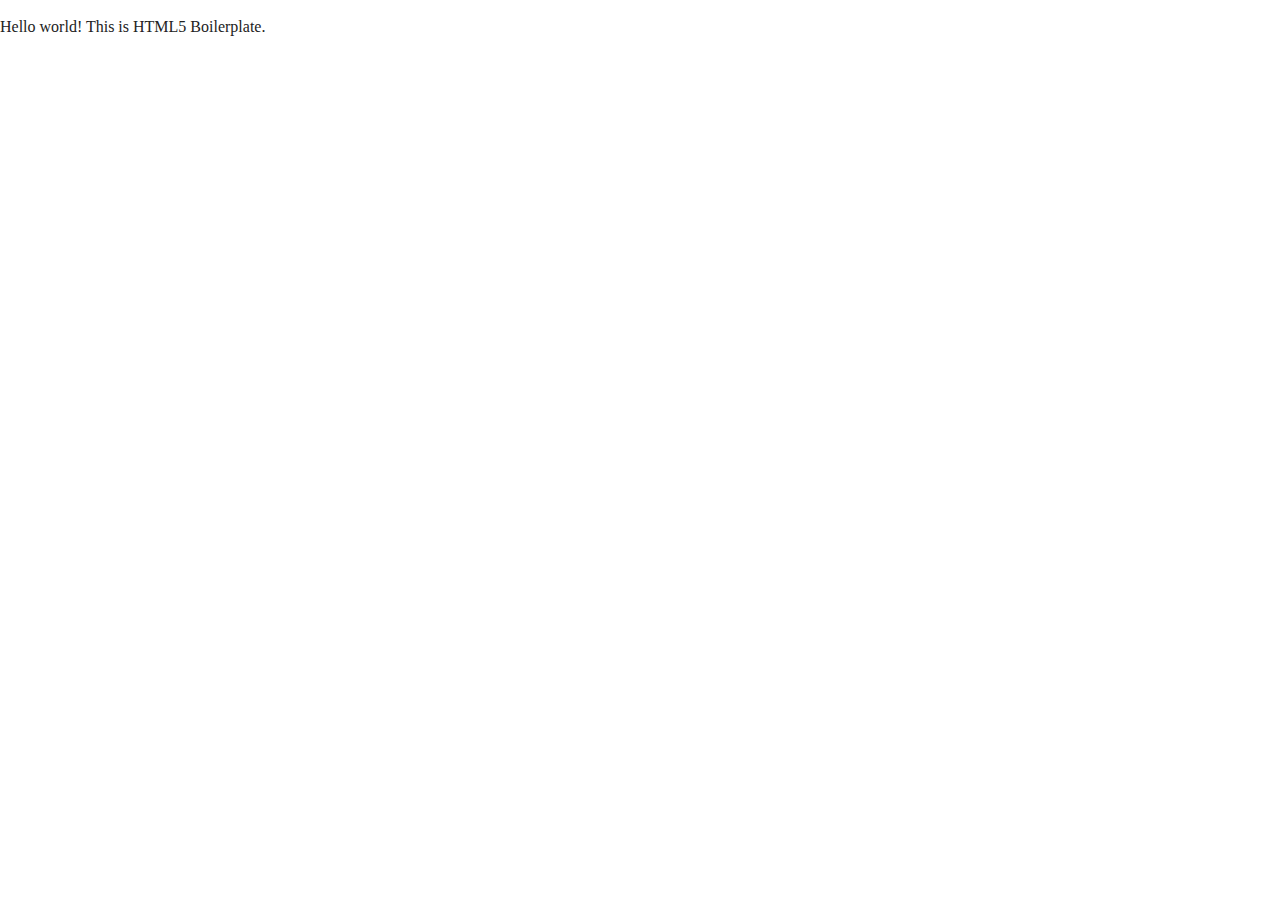
==== index.html @ 24365225 "First commit of all files" ====
<!doctype html>
<html class="no-js" lang="">

<head>
  <meta charset="utf-8">
  <title></title>
  <meta name="description" content="">
  <meta name="viewport" content="width=device-width, initial-scale=1">

  <link rel="manifest" href="site.webmanifest">
  <link rel="apple-touch-icon" href="icon.png">
  <!-- Place favicon.ico in the root directory -->

  <link rel="stylesheet" href="css/normalize.css">
  <link rel="stylesheet" href="css/main.css">

  <meta name="theme-color" content="#fafafa">
</head>

<body>
  <!--[if IE]>
    <p class="browserupgrade">You are using an <strong>outdated</strong> browser. Please <a href="https://browsehappy.com/">upgrade your browser</a> to improve your experience and security.</p>
  <![endif]-->

  <!-- Add your site or application content here -->
  <p>Hello world! This is HTML5 Boilerplate.</p>
  <script src="js/vendor/modernizr-3.8.0.min.js"></script>
  <script src="https://code.jquery.com/jquery-3.4.1.min.js" integrity="sha256-CSXorXvZcTkaix6Yvo6HppcZGetbYMGWSFlBw8HfCJo=" crossorigin="anonymous"></script>
  <script>window.jQuery || document.write('<script src="js/vendor/jquery-3.4.1.min.js"><\/script>')</script>
  <script src="js/plugins.js"></script>
  <script src="js/main.js"></script>

  <!-- Google Analytics: change UA-XXXXX-Y to be your site's ID. -->
  <script>
    window.ga = function () { ga.q.push(arguments) }; ga.q = []; ga.l = +new Date;
    ga('create', 'UA-XXXXX-Y', 'auto'); ga('set','transport','beacon'); ga('send', 'pageview')
  </script>
  <script src="https://www.google-analytics.com/analytics.js" async></script>
</body>

</html>
---- css/main.css ----
/*! HTML5 Boilerplate v7.3.0 | MIT License | https://html5boilerplate.com/ */

/* main.css 2.0.0 | MIT License | https://github.com/h5bp/main.css#readme */
/*
 * What follows is the result of much research on cross-browser styling.
 * Credit left inline and big thanks to Nicolas Gallagher, Jonathan Neal,
 * Kroc Camen, and the H5BP dev community and team.
 */

/* ==========================================================================
   Base styles: opinionated defaults
   ========================================================================== */

html {
  color: #222;
  font-size: 1em;
  line-height: 1.4;
}

/*
 * Remove text-shadow in selection highlight:
 * https://twitter.com/miketaylr/status/12228805301
 *
 * Vendor-prefixed and regular ::selection selectors cannot be combined:
 * https://stackoverflow.com/a/16982510/7133471
 *
 * Customize the background color to match your design.
 */

::-moz-selection {
  background: #b3d4fc;
  text-shadow: none;
}

::selection {
  background: #b3d4fc;
  text-shadow: none;
}

/*
 * A better looking default horizontal rule
 */

hr {
  display: block;
  height: 1px;
  border: 0;
  border-top: 1px solid #ccc;
  margin: 1em 0;
  padding: 0;
}

/*
 * Remove the gap between audio, canvas, iframes,
 * images, videos and the bottom of their containers:
 * https://github.com/h5bp/html5-boilerplate/issues/440
 */

audio,
canvas,
iframe,
img,
svg,
video {
  vertical-align: middle;
}

/*
 * Remove default fieldset styles.
 */

fieldset {
  border: 0;
  margin: 0;
  padding: 0;
}

/*
 * Allow only vertical resizing of textareas.
 */

textarea {
  resize: vertical;
}

/* ==========================================================================
   Browser Upgrade Prompt
   ========================================================================== */

.browserupgrade {
  margin: 0.2em 0;
  background: #ccc;
  color: #000;
  padding: 0.2em 0;
}

/* ==========================================================================
   Author's custom styles
   ========================================================================== */

/* ==========================================================================
   Helper classes
   ========================================================================== */

/*
 * Hide visually and from screen readers
 */

.hidden {
  display: none !important;
}

/*
* Hide only visually, but have it available for screen readers:
* https://snook.ca/archives/html_and_css/hiding-content-for-accessibility
*
* 1. For long content, line feeds are not interpreted as spaces and small width
*    causes content to wrap 1 word per line:
*    https://medium.com/@jessebeach/beware-smushed-off-screen-accessible-text-5952a4c2cbfe
*/

.sr-only {
  border: 0;
  clip: rect(0, 0, 0, 0);
  height: 1px;
  margin: -1px;
  overflow: hidden;
  padding: 0;
  position: absolute;
  white-space: nowrap;
  width: 1px;
  /* 1 */
}

/*
* Extends the .sr-only class to allow the element
* to be focusable when navigated to via the keyboard:
* https://www.drupal.org/node/897638
*/

.sr-only.focusable:active,
.sr-only.focusable:focus {
  clip: auto;
  height: auto;
  margin: 0;
  overflow: visible;
  position: static;
  white-space: inherit;
  width: auto;
}

/*
* Hide visually and from screen readers, but maintain layout
*/

.invisible {
  visibility: hidden;
}

/*
* Clearfix: contain floats
*
* For modern browsers
* 1. The space content is one way to avoid an Opera bug when the
*    `contenteditable` attribute is included anywhere else in the document.
*    Otherwise it causes space to appear at the top and bottom of elements
*    that receive the `clearfix` class.
* 2. The use of `table` rather than `block` is only necessary if using
*    `:before` to contain the top-margins of child elements.
*/

.clearfix:before,
.clearfix:after {
  content: " ";
  /* 1 */
  display: table;
  /* 2 */
}

.clearfix:after {
  clear: both;
}

/* ==========================================================================
   EXAMPLE Media Queries for Responsive Design.
   These examples override the primary ('mobile first') styles.
   Modify as content requires.
   ========================================================================== */

@media only screen and (min-width: 35em) {
  /* Style adjustments for viewports that meet the condition */
}

@media print,
  (-webkit-min-device-pixel-ratio: 1.25),
  (min-resolution: 1.25dppx),
  (min-resolution: 120dpi) {
  /* Style adjustments for high resolution devices */
}

/* ==========================================================================
   Print styles.
   Inlined to avoid the additional HTTP request:
   https://www.phpied.com/delay-loading-your-print-css/
   ========================================================================== */

@media print {
  *,
  *:before,
  *:after {
    background: transparent !important;
    color: #000 !important;
    /* Black prints faster */
    box-shadow: none !important;
    text-shadow: none !important;
  }
  a,
  a:visited {
    text-decoration: underline;
  }
  a[href]:after {
    content: " (" attr(href) ")";
  }
  abbr[title]:after {
    content: " (" attr(title) ")";
  }
  /*
     * Don't show links that are fragment identifiers,
     * or use the `javascript:` pseudo protocol
     */
  a[href^="#"]:after,
  a[href^="javascript:"]:after {
    content: "";
  }
  pre {
    white-space: pre-wrap !important;
  }
  pre,
  blockquote {
    border: 1px solid #999;
    page-break-inside: avoid;
  }
  /*
     * Printing Tables:
     * https://web.archive.org/web/20180815150934/http://css-discuss.incutio.com/wiki/Printing_Tables
     */
  thead {
    display: table-header-group;
  }
  tr,
  img {
    page-break-inside: avoid;
  }
  p,
  h2,
  h3 {
    orphans: 3;
    widows: 3;
  }
  h2,
  h3 {
    page-break-after: avoid;
  }
}
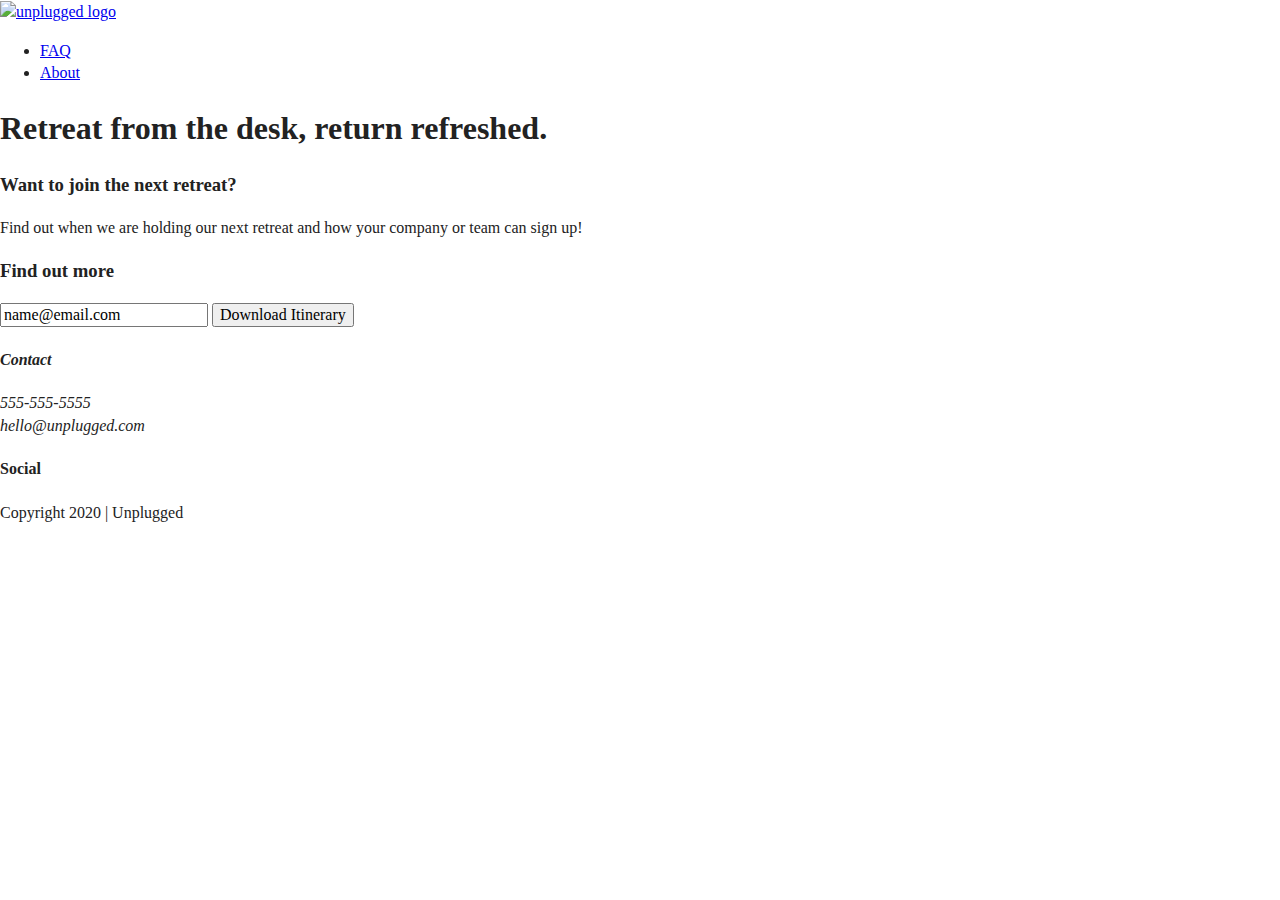
==== commit ee03cd32: "Created content structure for index.html" ====
--- a/index.html
+++ b/index.html
@@ -3,9 +3,10 @@
 
 <head>
   <meta charset="utf-8">
+  <meta http-equiv="x-ua-compatible" content="ie=edge">
   <title></title>
   <meta name="description" content="">
-  <meta name="viewport" content="width=device-width, initial-scale=1">
+  <meta name="viewport" content="width=device-width, initial-scale=1, shrink-to-fit=no">
 
   <link rel="manifest" href="site.webmanifest">
   <link rel="apple-touch-icon" href="icon.png">
@@ -13,29 +14,98 @@
 
   <link rel="stylesheet" href="css/normalize.css">
   <link rel="stylesheet" href="css/main.css">
-
-  <meta name="theme-color" content="#fafafa">
 </head>
 
 <body>
-  <!--[if IE]>
+  <!--[if lte IE 9]>
     <p class="browserupgrade">You are using an <strong>outdated</strong> browser. Please <a href="https://browsehappy.com/">upgrade your browser</a> to improve your experience and security.</p>
   <![endif]-->
 
   <!-- Add your site or application content here -->
-  <p>Hello world! This is HTML5 Boilerplate.</p>
-  <script src="js/vendor/modernizr-3.8.0.min.js"></script>
-  <script src="https://code.jquery.com/jquery-3.4.1.min.js" integrity="sha256-CSXorXvZcTkaix6Yvo6HppcZGetbYMGWSFlBw8HfCJo=" crossorigin="anonymous"></script>
-  <script>window.jQuery || document.write('<script src="js/vendor/jquery-3.4.1.min.js"><\/script>')</script>
+  <header>
+   <div class="content-wrapper">
+      <a href="#">
+        <img src="img/" alt="unplugged logo"></a>
+     <div class="header-divider"></div>
+     <nav>
+       <ul>
+         <li><a href="faq/index.html" target="_blank">FAQ</a></li>
+         <li><a href="about/index.html" target="_blank">About</a></li>
+       </ul>
+     </nav>
+   </div>
+  </header>
+
+  <main>
+
+    <section class="hero-area">
+      <div class="content-wrapper">
+        <h1>Retreat from the desk, return refreshed.</h1>
+      </div>
+    </section>
+
+    <aside>
+      <div class="content-wrapper">
+        <div class="form-description">
+          <h3>Want to join the next retreat?</h3>
+          <p>Find out when we are holding our next retreat and how your company or team can sign up!</p>
+        </div>
+        <div class="form">
+          <h3>Find out more</h3>
+          <input type="text" name="name" value="name@email.com">
+          <input type="button" value="Download Itinerary">
+        </div>
+      </div> <!-- aside content wrapper ends! -->
+
+    </aside>
+
+  </main> <!-- main wrapper ends -->
+
+  <footer>
+  <div class="content-wrapper">
+    <div class="footer-content">
+      <address class="contact">
+        <h4>Contact</h4>
+        <p>
+          555-555-5555<br>
+          hello@unplugged.com
+        </p>
+      </address>
+      <div class="social">
+        <h4>Social</h4>
+        <div class="social-icons">
+          <p><a href="https://www.facebook.com/Skillcrush/" target="_blank"></a></p>
+          <p><a href="https://twitter.com/Skillcrush" target="_blank"></a></p>
+          <p><a href="https://www.instagram.com/skillcrush/" target="_blank"></a></p>
+          <!-- other social links here -->
+        </div>
+
+      </div>
+
+    </div><!-- footer content ends -->
+
+  </div><!--footer content-wrapper ends-->
+
+  <div class="copyright">
+      <p>Copyright 2020 | Unplugged</p>
+  </div>
+
+  </footer>
+
+  <script src="js/vendor/modernizr-3.6.0.min.js"></script>
+  <script src="https://code.jquery.com/jquery-3.3.1.min.js" integrity="sha256-FgpCb/KJQlLNfOu91ta32o/NMZxltwRo8QtmkMRdAu8=" crossorigin="anonymous"></script>
+  <script>window.jQuery || document.write('<script src="js/vendor/jquery-3.3.1.min.js"><\/script>')</script>
   <script src="js/plugins.js"></script>
   <script src="js/main.js"></script>
 
   <!-- Google Analytics: change UA-XXXXX-Y to be your site's ID. -->
   <script>
     window.ga = function () { ga.q.push(arguments) }; ga.q = []; ga.l = +new Date;
-    ga('create', 'UA-XXXXX-Y', 'auto'); ga('set','transport','beacon'); ga('send', 'pageview')
+    ga('create', 'UA-XXXXX-Y', 'auto'); ga('send', 'pageview')
   </script>
-  <script src="https://www.google-analytics.com/analytics.js" async></script>
+  <script src="https://www.google-analytics.com/analytics.js" async defer></script>
 </body>
 
+
+
 </html>
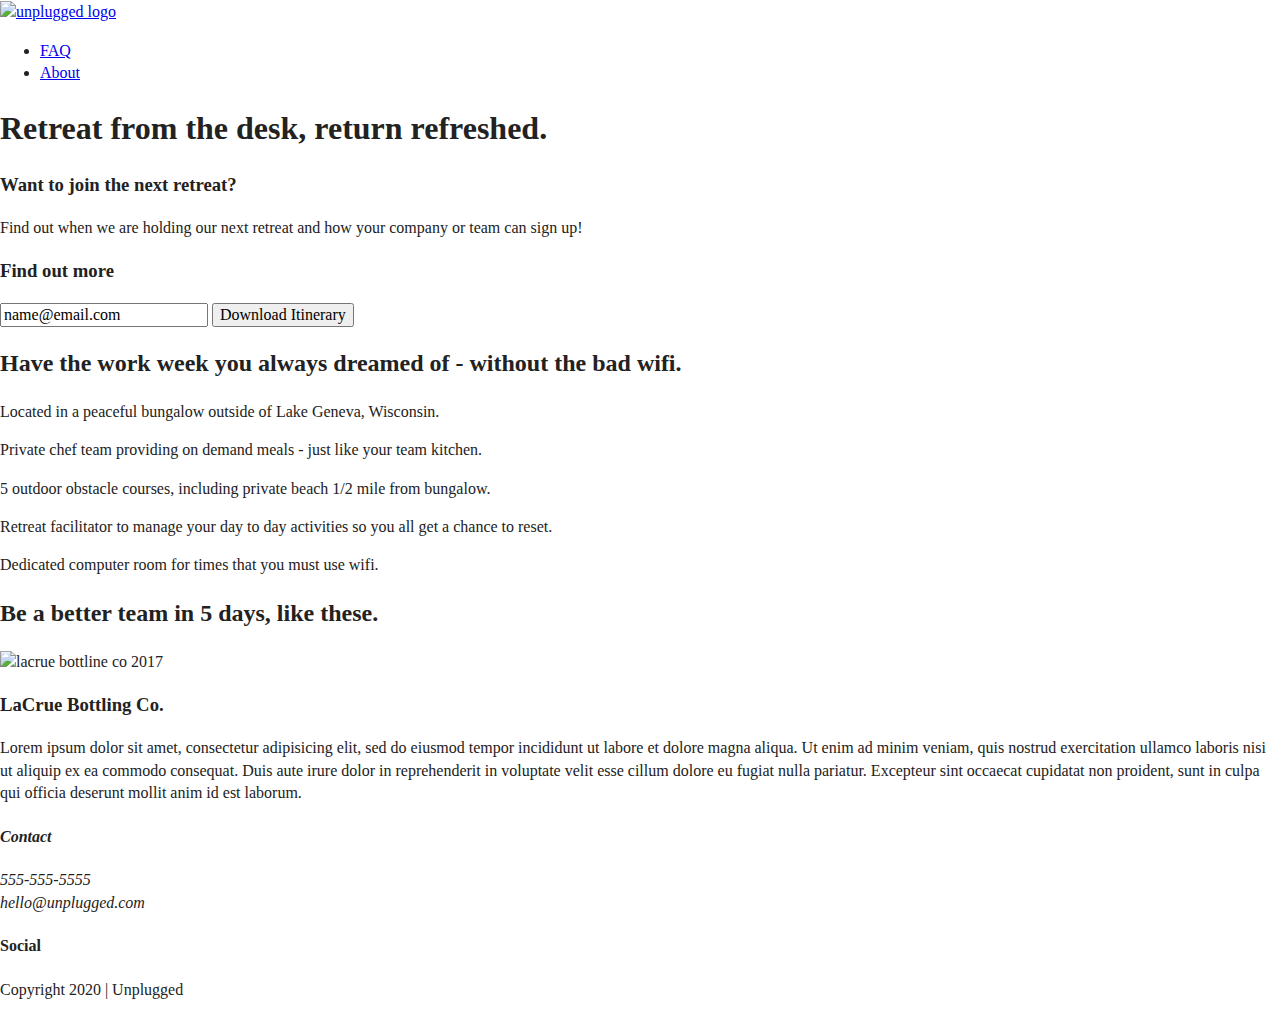
==== commit 883edaf3: "Added sections for features and reviews, updated class names" ====
--- a/index.html
+++ b/index.html
@@ -59,6 +59,47 @@
 
     </aside>
 
+    <section class="features">
+      <div class="content-wrapper">
+      <h2>Have the work week you always dreamed of - without the bad wifi.</h2>
+      <div class="features-items">
+      <article>
+        <p class="fontawesome-icon"></p>
+        <p class="features-item-desctiption">Located in a peaceful bungalow outside of Lake Geneva, Wisconsin.</p>
+      </article>
+      <article>
+        <p class="fontawesome-icon"></p>
+        <p class="features-item-desctiption">Private chef team providing on demand meals - just like your team kitchen.</p>
+      </article>
+      <article>
+        <p class="fontawesome-icon"></p>
+        <p class="features-item-desctiption">5 outdoor obstacle courses, including private beach 1/2 mile from bungalow.</p>
+      </article>
+      <article>
+        <p class="fontawesome-icon"></p>
+        <p class="features-item-desctiption">Retreat facilitator to manage your day to day activities so you all get a chance to reset.</p>
+      </article>
+      <article>
+        <p class="fontawesome-icon"></p>
+        <p class="features-item-desctiption">Dedicated computer room for times that you must use wifi.</p>
+      </article>
+      </div>
+    </div>
+    </section>
+
+    <section class="reviews">
+      <div class="content-wrapper">
+        <h2>Be a better team in 5 days, like these.</h2>
+        <article>
+          <div>
+          <img src="" alt="lacrue bottline co 2017">
+          <h3>LaCrue Bottling Co.</h3>
+          <p>Lorem ipsum dolor sit amet, consectetur adipisicing elit, sed do eiusmod tempor incididunt ut labore et dolore magna aliqua. Ut enim ad minim veniam, quis nostrud exercitation ullamco laboris nisi ut aliquip ex ea commodo consequat. Duis aute irure dolor in reprehenderit in voluptate velit esse cillum dolore eu fugiat nulla pariatur. Excepteur sint occaecat cupidatat non proident, sunt in culpa qui officia deserunt mollit anim id est laborum.</p>
+        </div>
+        </article>
+        </div>
+    </section>
+
   </main> <!-- main wrapper ends -->
 
   <footer>
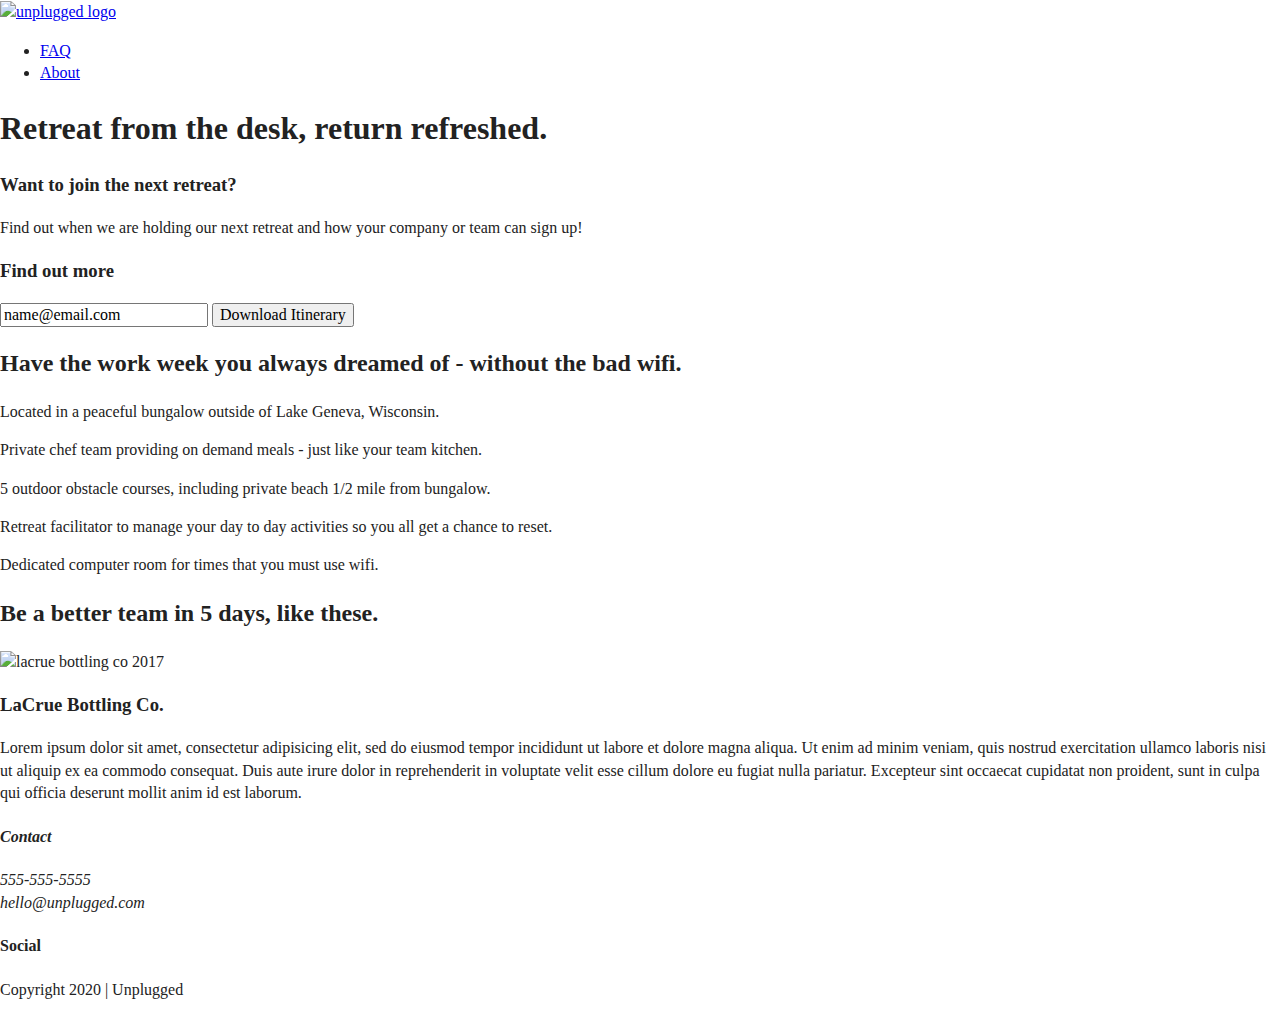
==== commit 251b4455: "Added content on about page, added header and footer on faq" ====
--- a/index.html
+++ b/index.html
@@ -92,7 +92,7 @@
         <h2>Be a better team in 5 days, like these.</h2>
         <article>
           <div>
-          <img src="" alt="lacrue bottline co 2017">
+          <img src="" alt="lacrue bottling co 2017">
           <h3>LaCrue Bottling Co.</h3>
           <p>Lorem ipsum dolor sit amet, consectetur adipisicing elit, sed do eiusmod tempor incididunt ut labore et dolore magna aliqua. Ut enim ad minim veniam, quis nostrud exercitation ullamco laboris nisi ut aliquip ex ea commodo consequat. Duis aute irure dolor in reprehenderit in voluptate velit esse cillum dolore eu fugiat nulla pariatur. Excepteur sint occaecat cupidatat non proident, sunt in culpa qui officia deserunt mollit anim id est laborum.</p>
         </div>
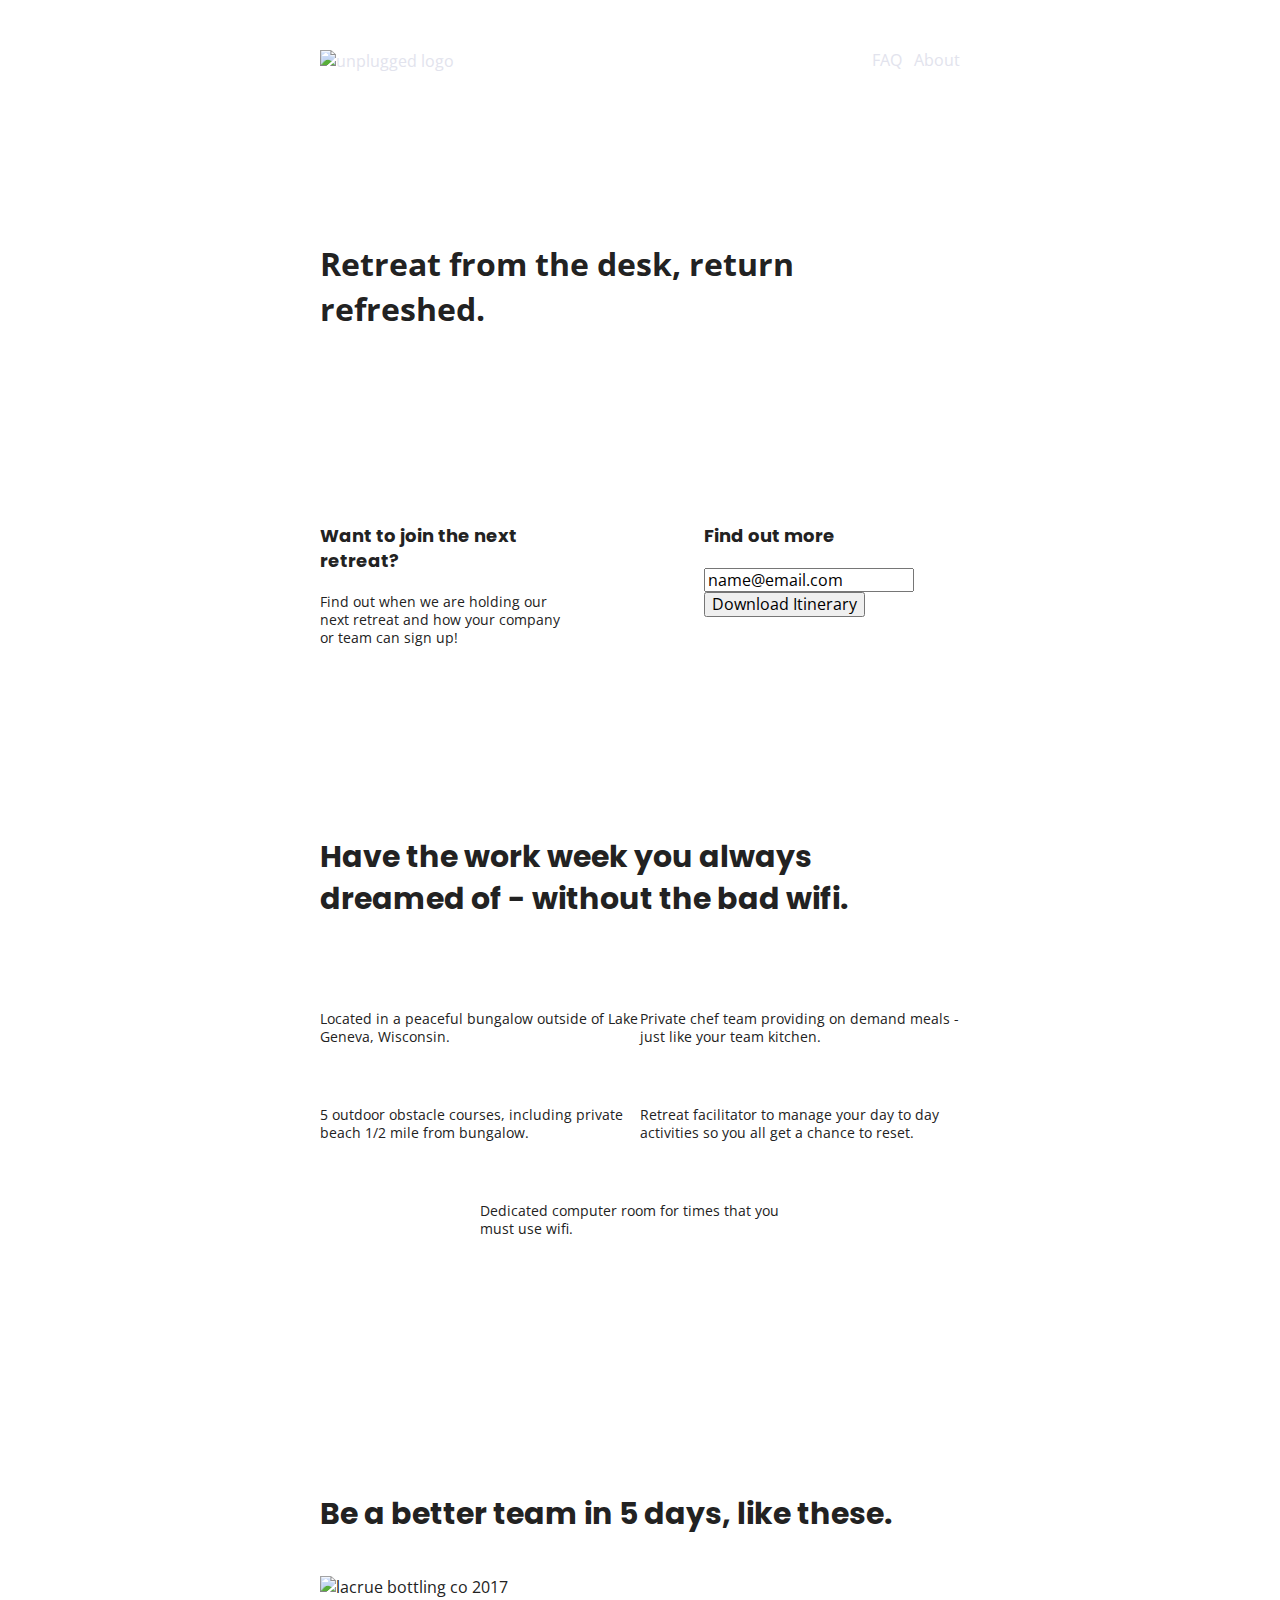
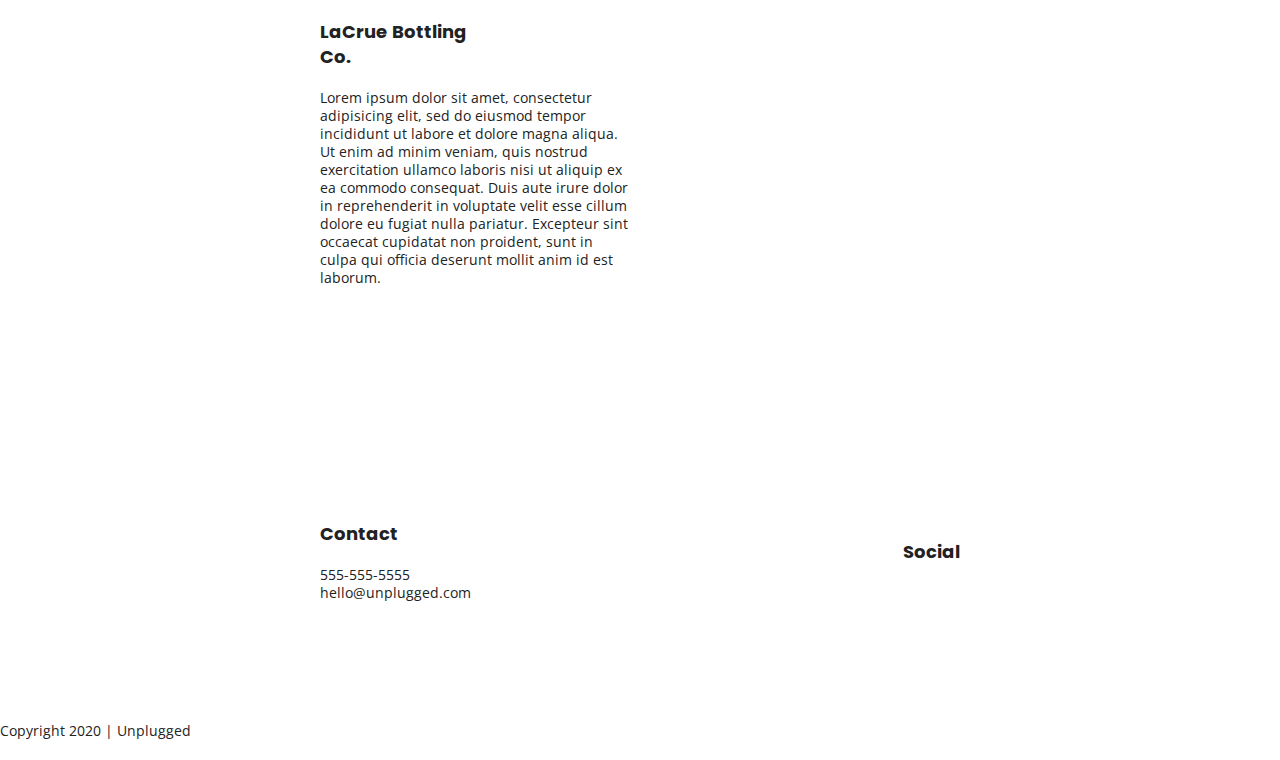
==== commit 756a8b30: "Added text styles and font links" ====
--- a/index.html
+++ b/index.html
@@ -14,6 +14,9 @@
 
   <link rel="stylesheet" href="css/normalize.css">
   <link rel="stylesheet" href="css/main.css">
+
+<!-- Google Fonts -->
+<link href="https://fonts.googleapis.com/css?family=Open+Sans:400,700|Poppins:500,700" rel="stylesheet">
 </head>
 
 <body>
--- a/css/main.css
+++ b/css/main.css
@@ -97,6 +97,240 @@
 /* ==========================================================================
    Author's custom styles
    ========================================================================== */
+
+/* General Styles */
+
+html {
+   font-size: 16px;
+}
+
+body {
+  font-family: 'Open Sans', sans-serif;
+  font-size: 1em;
+  text-align: left;
+}
+
+ul,
+ol {
+  list-style-type: none;
+}
+
+a {
+  color: #e2e3ed;
+  text-decoration: none;
+}
+
+h2 {
+  font-family: 'Poppins', sans-serif;
+  font-size: 1.875em;
+}
+
+h3,
+h4 {
+  font-family: 'Poppins', sans-serif;
+  margin: 20px 0;
+  font-size: 1.125em;
+}
+
+p {
+  font-size: .875em;
+  line-height: 1.285;
+
+}
+
+img {
+
+}
+
+figure {
+
+}
+
+address {
+    font-style: normal;
+
+}
+
+.content-wrapper {
+  width: 90%;
+  margin: 50px 0;
+}
+
+/* -------------- Base Header & Footer Sytles ----------------*/
+
+header, footer {
+  display: flex;
+  justify-content: center;
+  align-items: center;
+  flex-flow: row wrap;
+}
+
+header {
+  padding: 15px 0;
+}
+
+ header .content-wrapper {
+   display: flex;
+   justify-content: center;
+   align-items: center;
+   flex-flow: row wrap;
+   margin: 0;
+ }
+
+ .header-divider {
+   width: 100%;
+   height: 1px;
+   margin: 10px 0 20px 0;
+ }
+
+header nav {
+  display: flex;
+  justify-content: space-around;
+  align-items: center;
+  flex-flow: row wrap;
+  width: 60%;
+}
+
+header nav ul {
+  display: flex;
+  justify-content: space-around;
+  width: 100%;
+}
+
+footer {
+  flex-direction: column;
+}
+
+footer p {
+  margin: 0;
+}
+
+footer .content-wrapper {
+  width: 55%;
+  margin: 50px 0;
+}
+
+footer .contact {
+  margin-bottom: 50px;
+}
+
+footer .social-icons {
+  display: flex;
+  justify-content: space-around;
+  align-items: center;
+}
+
+footer .social-icons p {
+  display: flex;
+  justify-content: center;
+  align-items: center;
+}
+
+footer .copyright {
+  margin: 20px 0;
+}
+
+/* -------------- Mobile Styles - Homepage ----------------*/
+
+.hero-area {
+  display: flex;
+  justify-content: center;
+  flex-flow: row wrap;
+
+}
+
+aside {
+  display: flex;
+  justify-content: center;
+  align-items: center;
+  flex-flow: row wrap;
+}
+
+.features {
+  display: flex;
+  justify-content: center;
+  flex-flow: row wrap;
+}
+
+.features h2 {
+  margin-bottom: 60px;
+}
+
+.features article {
+  width: 63%;
+  margin: 30px 0;
+}
+
+.features .features-items {
+  display: flex;
+  justify-content: center;
+  align-items: center;
+  flex-flow: row wrap;
+}
+
+.features p {
+  margin: 0;
+}
+
+.reviews {
+  display: flex;
+  justify-content: center;
+  flex-flow: row wrap;
+}
+
+.reviews h2 {
+  margin-bottom: 40px;
+}
+
+.reviews h3 {
+  width: 55%;
+  margin: 20px 0;
+}
+
+/* -------------- Mobile Styles - About Page ----------------*/
+
+.mission {
+  display: flex;
+  justify-content: center;
+  align-items: center;
+  flex-flow: row wrap;
+}
+
+.contact-section{
+  display: flex;
+  justify-content: center;
+  align-items: center;
+  flex-flow: row wrap;
+}
+
+.contact-content p {
+  margin: 0;
+}
+
+/* -------------- Mobile Styles - FAQ ----------------*/
+
+.faq {
+  display: flex;
+  justify-content: center;
+  align-items: center;
+  flex-flow: row wrap;
+}
+
+.faq .content-wrapper {
+  margin: 50px 0 0 0;
+  display: flex;
+  justify-content: center;
+  align-items: center;
+  flex-flow: row wrap;
+}
+
+.faq h2 {
+  margin-bottom: 40px;
+}
+
+.faq-content {
+  margin-bottom: 50px;
+}
 
 /* ==========================================================================
    Helper classes
@@ -187,16 +421,203 @@
    Modify as content requires.
    ========================================================================== */
 
-@media only screen and (min-width: 35em) {
-  /* Style adjustments for viewports that meet the condition */
-}
-
-@media print,
-  (-webkit-min-device-pixel-ratio: 1.25),
-  (min-resolution: 1.25dppx),
-  (min-resolution: 120dpi) {
-  /* Style adjustments for high resolution devices */
-}
+@media only screen and (min-width: 768px) {
+  /*Tablet sytles here*/
+
+  /*General Styles*/
+  .content-wrapper {
+    max-width: 640px;
+    margin: 100px 0;
+  }
+
+  /*Header*/
+  header {
+    justify-content: space-around;
+    padding: 33px 0;
+  }
+
+  header .content-wrapper {
+    width: 100%;
+    justify-content: space-between;
+  }
+
+  header nav {
+    width: 20%;
+  }
+
+  header nav ul {
+    justify-content: space-between;
+  }
+
+  .header-divider {
+    display: none;
+  }
+
+  /*Hero Area*/
+
+
+  /*Aside*/
+
+  aside .content-wrapper {
+    margin: 50px 0;
+    display: flex;
+    justify-content: space-between;
+    flex-flow: row wrap;
+  }
+
+  aside .content-wrapper .form-description,
+  aside .content-wrapper .form {
+    width: 40%;
+    margin: 0;
+  }
+
+  /*Features*/
+
+  .features article {
+    display: flex;
+    justify-content: center;
+    align-items: center;
+    flex-flow: column wrap;
+    flex-basis: 50%;
+  }
+
+  .features .features-item-description {
+    width: 50%;
+  }
+
+  /*Reviews*/
+
+  .reviews article {
+    display: flex;
+    justify-content: space-between;
+  }
+
+  .reviews article div {
+    width: 49%;
+  }
+
+  /*Footer*/
+  footer .content-wrapper {
+    width: 65%;
+    margin: 100px 0;
+  }
+
+  .footer-content {
+    display: flex;
+    justify-content: space-between;
+    align-items: center;
+  }
+
+  footer .contact {
+    margin-bottom: 0;
+  }
+
+  footer .copyright {
+    width:100%;
+  }
+}
+
+/* ==========================================================================
+ About Page
+ ========================================================================== */
+
+.mission-content {
+  display: flex;
+  justify-content: space-between;
+  align-items: center;
+  padding-top: 20px
+}
+
+.mission-content p {
+  width: 45%;
+}
+
+.contact-section .content-wrapper h2 {
+  width: 80%;
+}
+
+.contact-content {
+  display: flex;
+  justify-content: space-between;
+  align-items: flex-start;
+}
+
+/* ==========================================================================
+ FAQ Page
+ ========================================================================== */
+
+.faq .content-wrapper {
+  justify-content: space-between;
+}
+
+.faq-content {
+  flex-basis: 45%;
+}
+
+.faq h2 {
+  width: 100%;
+}
+
+}
+@media only screen and (min-width: 1200px) {
+  /*Desktop sytles here*/
+
+.content-wrapper {
+  max-width: 960px;
+}
+
+/*Hero*/
+
+.hero-area h1{
+  width: 60%;
+}
+
+/*Aside*/
+
+aside .content-wrapper {
+  justify-content: space-around;
+}
+
+aside .content-wrapper .form-description,
+aside .content-wrapper .form {
+  width: 30%;
+}
+
+/*Features*/
+
+.features h2 {
+  width: 90%;
+}
+
+.features article {
+  flex-basis: 33%;
+}
+
+/*Reviews*/
+
+.reviews article div {
+  width: 42%;
+}
+
+/* ==========================================================================
+About Page
+========================================================================== */
+
+.mission h2,
+.contact-section .content-wrapper h2 {
+  width: 95%;
+}
+
+/* ==========================================================================
+FAQ Page
+========================================================================== */
+.faq h2 {
+  width: 100%;
+}
+
+
+}
+
 
 /* ==========================================================================
    Print styles.
@@ -262,4 +683,3 @@
     page-break-after: avoid;
   }
 }
-
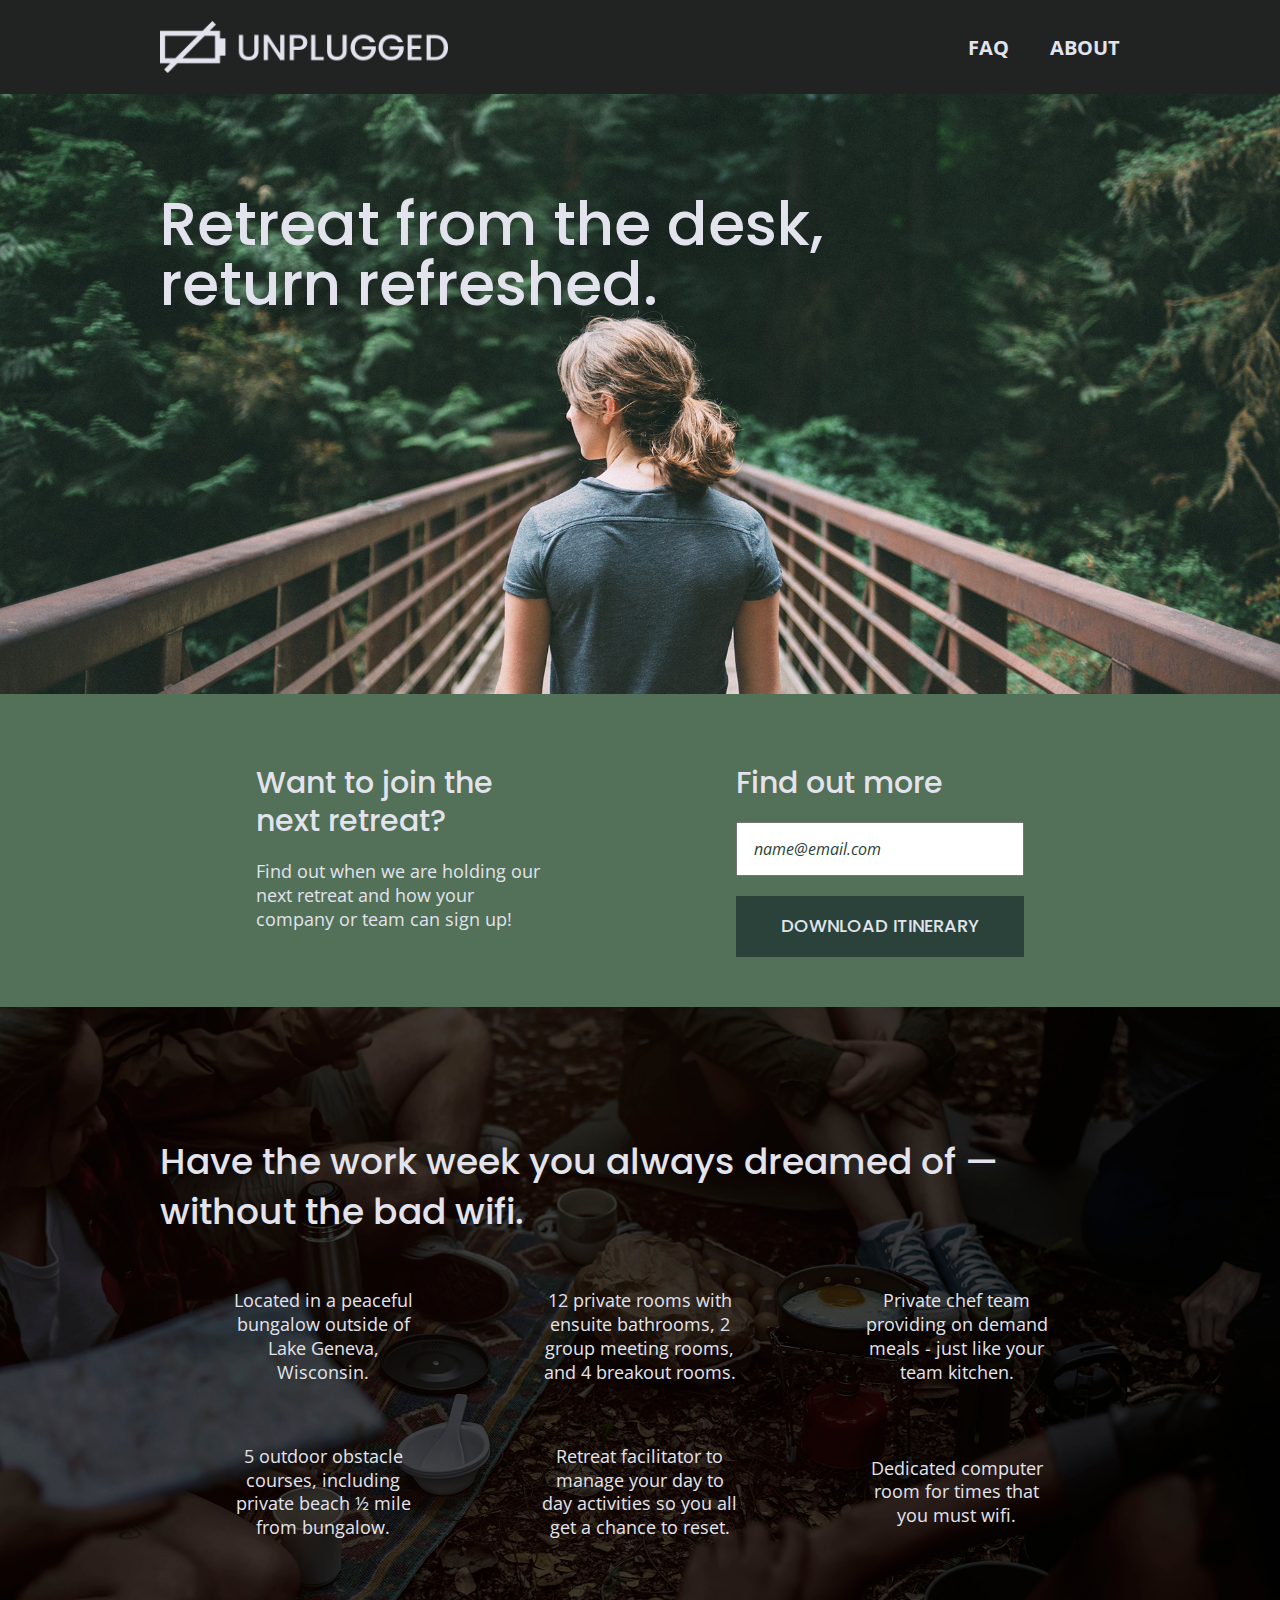
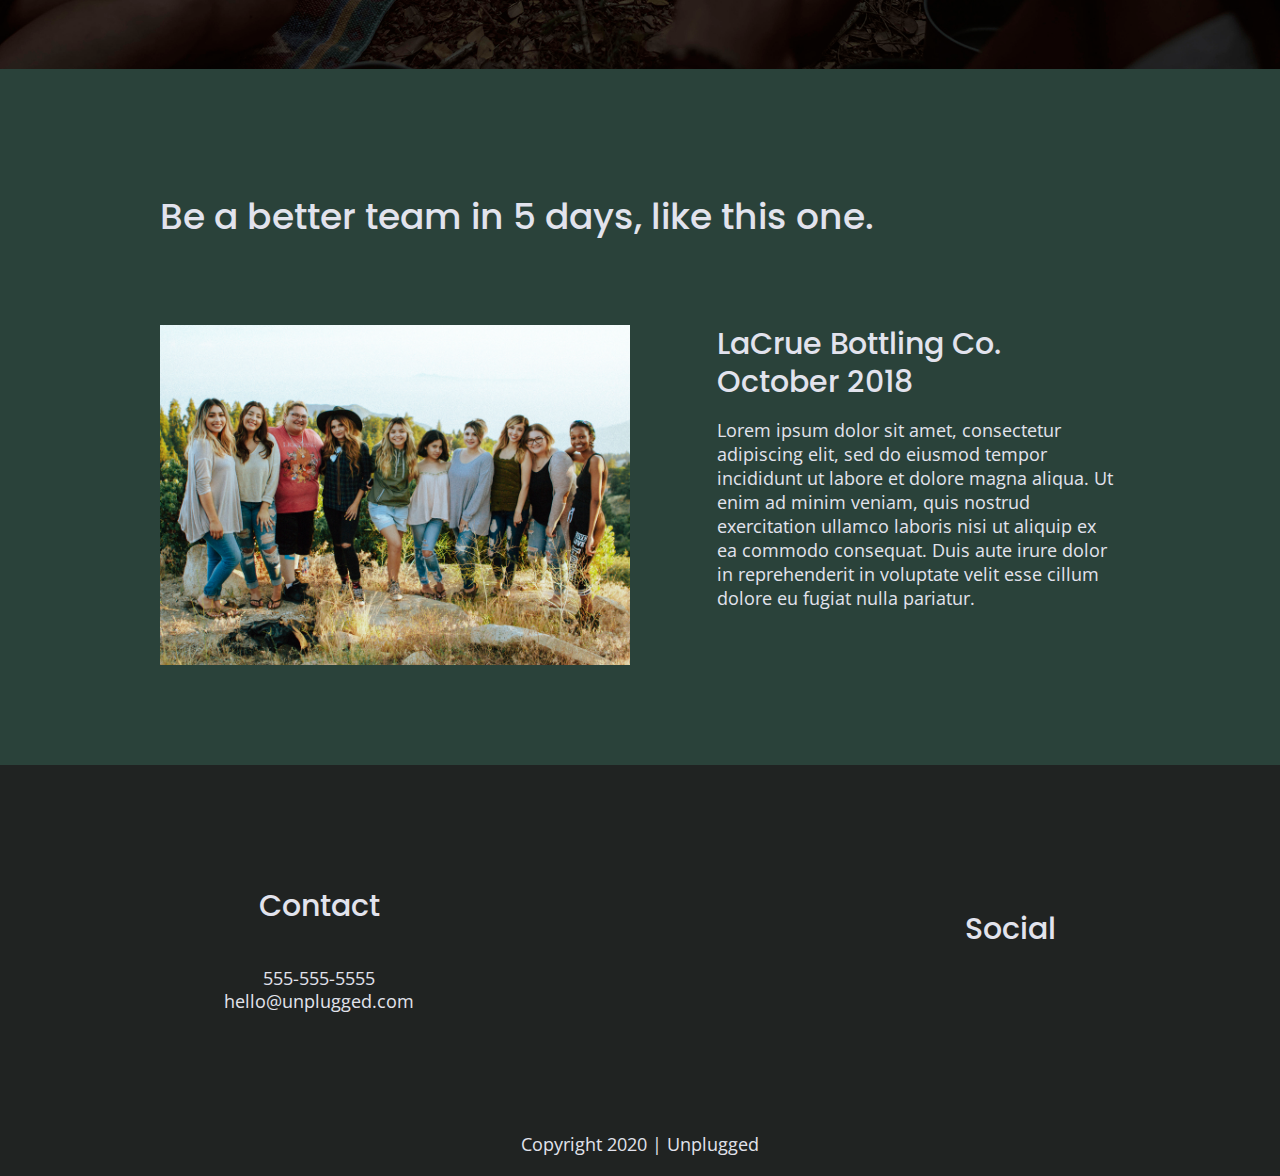
==== commit 9df87bd5: "Added icons, fixed links" ====
--- a/index.html
+++ b/index.html
@@ -11,12 +11,12 @@
   <link rel="manifest" href="site.webmanifest">
   <link rel="apple-touch-icon" href="icon.png">
   <!-- Place favicon.ico in the root directory -->
-
+  <!-- Google Fonts -->
+  <link href="https://fonts.googleapis.com/css?family=Open+Sans:400,700|Poppins:500,700" rel="stylesheet">
+  <!-- FontAwesome CDN version 5.5 -->
+  <link rel="stylesheet" href="https://use.fontawesome.com/releases/v5.5.0/css/all.css" integrity="sha384-B4dIYHKNBt8Bc12p+WXckhzcICo0wtJAoU8YZTY5qE0Id1GSseTk6S+L3BlXeVIU" crossorigin="anonymous">
   <link rel="stylesheet" href="css/normalize.css">
   <link rel="stylesheet" href="css/main.css">
-
-<!-- Google Fonts -->
-<link href="https://fonts.googleapis.com/css?family=Open+Sans:400,700|Poppins:500,700" rel="stylesheet">
 </head>
 
 <body>
@@ -26,17 +26,20 @@
 
   <!-- Add your site or application content here -->
   <header>
-   <div class="content-wrapper">
-      <a href="#">
-        <img src="img/" alt="unplugged logo"></a>
-     <div class="header-divider"></div>
-     <nav>
-       <ul>
-         <li><a href="faq/index.html" target="_blank">FAQ</a></li>
-         <li><a href="about/index.html" target="_blank">About</a></li>
-       </ul>
-     </nav>
-   </div>
+    <div class="content-wrapper">
+      <figure>
+        <a href="#">
+          <img src="img/unpluggedlogo.png" alt="unplugged logo">
+        </a>
+      </figure>
+      <div class="header-divider"></div>
+      <nav>
+        <ul>
+          <li><a href="faq/index.html" target="_blank">FAQ</a></li>
+          <li><a href="about/index.html" target="_blank">About</a></li>
+        </ul>
+      </nav>
+    </div>
   </header>
 
   <main>
@@ -64,45 +67,80 @@
 
     <section class="features">
       <div class="content-wrapper">
-      <h2>Have the work week you always dreamed of - without the bad wifi.</h2>
-      <div class="features-items">
-      <article>
-        <p class="fontawesome-icon"></p>
-        <p class="features-item-desctiption">Located in a peaceful bungalow outside of Lake Geneva, Wisconsin.</p>
-      </article>
-      <article>
-        <p class="fontawesome-icon"></p>
-        <p class="features-item-desctiption">Private chef team providing on demand meals - just like your team kitchen.</p>
-      </article>
-      <article>
-        <p class="fontawesome-icon"></p>
-        <p class="features-item-desctiption">5 outdoor obstacle courses, including private beach 1/2 mile from bungalow.</p>
-      </article>
-      <article>
-        <p class="fontawesome-icon"></p>
-        <p class="features-item-desctiption">Retreat facilitator to manage your day to day activities so you all get a chance to reset.</p>
-      </article>
-      <article>
-        <p class="fontawesome-icon"></p>
-        <p class="features-item-desctiption">Dedicated computer room for times that you must use wifi.</p>
-      </article>
+        <h2>Have the work week you always dreamed of — without the bad wifi.</h2>
+        <div class="features-items">
+          <article>
+            <p class="fontawesome-icon">
+              <i class="fas fa-campground"></i>
+            </p>
+            <p class="features-item-description">
+              Located in a peaceful bungalow outside of Lake Geneva, Wisconsin.
+            </p>
+          </article>
+          <article>
+            <p class="fontawesome-icon">
+              <i class="fas fa-bed"></i>
+            </p>
+            <p class="features-item-description">
+              12 private rooms with ensuite bathrooms, 2 group meeting rooms, and 4 breakout rooms.
+            </p>
+          </article>
+          <article>
+            <p class="fontawesome-icon">
+              <i class="fas fa-utensils"></i>
+            </p>
+            <p class="features-item-description">
+              Private chef team providing on demand meals - just like your team kitchen.
+            </p>
+          </article>
+          <article>
+            <p class="fontawesome-icon">
+              <i class="fas fa-shoe-prints"></i>
+            </p>
+            <p class="features-item-description">
+              5 outdoor obstacle courses, including private beach ½ mile from bungalow.
+            </p>
+          </article>
+          <article>
+            <p class="fontawesome-icon">
+              <i class="fas fa-smile"></i>
+            </p>
+            <p class="features-item-description">
+              Retreat facilitator to manage your day to day activities so you all get a chance to reset.
+            </p>
+          </article>
+          <article>
+            <p class="fontawesome-icon">
+              <i class="fas fa-wifi"></i>
+            </p>
+            <p class="features-item-description">
+              Dedicated computer room for times that you must wifi.
+            </p>
+          </article>
+        </div>
       </div>
-    </div>
     </section>
 
     <section class="reviews">
       <div class="content-wrapper">
-        <h2>Be a better team in 5 days, like these.</h2>
+        <h2>Be a better team in 5 days, like this one.</h2>
         <article>
+          <figure>
+              <img src="img/unplugged-retreat-lacrue.jpg">
+          </figure>
           <div>
-          <img src="" alt="lacrue bottling co 2017">
-          <h3>LaCrue Bottling Co.</h3>
-          <p>Lorem ipsum dolor sit amet, consectetur adipisicing elit, sed do eiusmod tempor incididunt ut labore et dolore magna aliqua. Ut enim ad minim veniam, quis nostrud exercitation ullamco laboris nisi ut aliquip ex ea commodo consequat. Duis aute irure dolor in reprehenderit in voluptate velit esse cillum dolore eu fugiat nulla pariatur. Excepteur sint occaecat cupidatat non proident, sunt in culpa qui officia deserunt mollit anim id est laborum.</p>
-        </div>
+            <h3>LaCrue Bottling Co. October 2018</h3>
+            <p>
+              Lorem ipsum dolor sit amet, consectetur adipiscing elit, sed do eiusmod tempor incididunt ut labore et
+              dolore magna aliqua. Ut enim ad minim veniam, quis nostrud exercitation ullamco laboris nisi ut aliquip
+              ex ea commodo consequat. Duis aute irure dolor in reprehenderit in voluptate velit esse cillum dolore eu
+              fugiat nulla pariatur.
+            </p>
+          </div>
         </article>
-        </div>
+      </div>
     </section>
-
+    
   </main> <!-- main wrapper ends -->
 
   <footer>
--- a/css/main.css
+++ b/css/main.css
@@ -107,6 +107,7 @@
 body {
   font-family: 'Open Sans', sans-serif;
   font-size: 1em;
+  color: #e2e3ed;
   text-align: left;
 }
 
@@ -123,6 +124,7 @@
 h2 {
   font-family: 'Poppins', sans-serif;
   font-size: 1.875em;
+  font-weight: 500;
 }
 
 h3,
@@ -130,25 +132,24 @@
   font-family: 'Poppins', sans-serif;
   margin: 20px 0;
   font-size: 1.125em;
+  font-weight: 500;
 }
 
 p {
   font-size: .875em;
   line-height: 1.285;
-
 }
 
 img {
-
+  width: 100%;
 }
 
 figure {
-
+  margin: 0;
 }
 
 address {
-    font-style: normal;
-
+  font-style: normal;
 }
 
 .content-wrapper {
@@ -158,7 +159,9 @@
 
 /* -------------- Base Header & Footer Sytles ----------------*/
 
-header, footer {
+header,
+footer {
+  background-color: #202322;
   display: flex;
   justify-content: center;
   align-items: center;
@@ -169,36 +172,53 @@
   padding: 15px 0;
 }
 
- header .content-wrapper {
+header .content-wrapper {
+  margin: 0;
+  display: flex;
+  justify-content: center;
+  align-items: center;
+  flex-flow: row wrap;
+}
+
+ header figure {
+   width: 60%;
    display: flex;
    justify-content: center;
    align-items: center;
    flex-flow: row wrap;
-   margin: 0;
  }
 
  .header-divider {
+   background: #3a3a3a;
+   height: 1px;
    width: 100%;
-   height: 1px;
    margin: 10px 0 20px 0;
  }
 
-header nav {
-  display: flex;
-  justify-content: space-around;
-  align-items: center;
-  flex-flow: row wrap;
-  width: 60%;
-}
-
-header nav ul {
-  display: flex;
-  justify-content: space-around;
-  width: 100%;
-}
+ header nav {
+   width: 60%;
+   font-size: 1.125em;
+   font-weight: 700;
+   text-transform: uppercase;
+   display: flex;
+   justify-content: space-around;
+   align-items: center;
+   flex-flow: row wrap;
+ }
+
+ header nav ul {
+   width: 100%;
+   display: flex;
+   justify-content: space-around;
+ }
+
+ header nav ul li {
+   font-size: 1.125em;
+ }
 
 footer {
   flex-direction: column;
+  text-align: center;
 }
 
 footer p {
@@ -233,20 +253,62 @@
 /* -------------- Mobile Styles - Homepage ----------------*/
 
 .hero-area {
-  display: flex;
-  justify-content: center;
-  flex-flow: row wrap;
-
-}
+  background: url(../img/unplugged-retreat.jpg);
+  background-size: cover;
+  background-position: center;
+  min-height: 500px;
+  display: flex;
+  justify-content: center;
+  flex-flow: row wrap;
+}
+
+.hero-area h1 {
+  font-size: 2.25em;
+  font-family: 'Poppins', Helvetica, Arial, sans-serif;
+  font-weight: 500;
+  line-height: 1.2;
+}
+
+/*Aside*/
 
 aside {
-  display: flex;
-  justify-content: center;
-  align-items: center;
-  flex-flow: row wrap;
+  background-color: #527158;
+  display: flex;
+  justify-content: center;
+  align-items: center;
+  flex-flow: row wrap;
+}
+
+aside .form{
+  margin-top: 30px;
+}
+
+input[type=text] {
+  box-sizing: border-box;
+  width: 100%;
+  color: #2a423a;
+  font-style: italic;
+  padding: 1em;
+}
+
+input[type=button] {
+  width: 100%;
+  padding: 20px 0;
+  margin-top: 20px;
+  background-color: #2a423a;
+  font-family: 'Poppins', Helvetica, Arial, sans-serif;
+  font-weight: 500;
+  font-size: 1.125em;
+  color: #e2e3ed;
+  border: none;
+  text-align: center;
+  text-transform: uppercase;
 }
 
 .features {
+  background: url('../img/unplugged-retreat-features.jpg');
+  background-size: cover;
+  background-position: center;
   display: flex;
   justify-content: center;
   flex-flow: row wrap;
@@ -268,11 +330,20 @@
   flex-flow: row wrap;
 }
 
+.features i {
+  font-size: 3.75em;
+  margin-bottom: 40px;
+}
+
 .features p {
+  text-align: center;
   margin: 0;
 }
 
+/* Reviews */
+
 .reviews {
+  background-color: #2a423a;
   display: flex;
   justify-content: center;
   flex-flow: row wrap;
@@ -280,6 +351,7 @@
 
 .reviews h2 {
   margin-bottom: 40px;
+  line-height: 1;
 }
 
 .reviews h3 {
@@ -290,13 +362,32 @@
 /* -------------- Mobile Styles - About Page ----------------*/
 
 .mission {
-  display: flex;
-  justify-content: center;
-  align-items: center;
-  flex-flow: row wrap;
-}
-
-.contact-section{
+  background-color: #527158;
+  display: flex;
+  justify-content: center;
+  align-items: center;
+  flex-flow: row wrap;
+}
+
+
+.map figure {
+  width: 100%;
+  height: 0;
+  padding-bottom: 125%;
+  overflow: hidden;
+  position: relative;
+}
+
+.map iframe {
+  width: 100%;
+  height: 100%;
+  position: absolute;
+  top: 0;
+  left: 0;
+}
+
+.contact-section {
+  background-color: #2a423a;
   display: flex;
   justify-content: center;
   align-items: center;
@@ -310,6 +401,7 @@
 /* -------------- Mobile Styles - FAQ ----------------*/
 
 .faq {
+  background-color: #527158;
   display: flex;
   justify-content: center;
   align-items: center;
@@ -326,10 +418,15 @@
 
 .faq h2 {
   margin-bottom: 40px;
+  line-height: 1;
 }
 
 .faq-content {
   margin-bottom: 50px;
+}
+
+.faq-content h4 {
+  line-height: 1.333;
 }
 
 /* ==========================================================================
@@ -425,53 +522,77 @@
   /*Tablet sytles here*/
 
   /*General Styles*/
-  .content-wrapper {
-    max-width: 640px;
-    margin: 100px 0;
+.content-wrapper {
+  max-width: 640px;
+  margin: 100px 0;
+}
+h2 {
+  font-size: 2.25em;
+    ine-height: 1.333;
+}
+
+h3 {
+    font-size: 1.5em;
+    line-height: 1.25;
   }
 
   /*Header*/
-  header {
-    justify-content: space-around;
-    padding: 33px 0;
-  }
-
-  header .content-wrapper {
-    width: 100%;
-    justify-content: space-between;
-  }
-
-  header nav {
-    width: 20%;
-  }
-
-  header nav ul {
-    justify-content: space-between;
-  }
-
-  .header-divider {
+header {
+  justify-content: space-around;
+  padding: 33px 0;
+}
+
+header .content-wrapper {
+  width: 100%;
+  justify-content: space-between;
+}
+header figure {
+  width: 30%;
+}
+
+header nav {
+  width: 20%;
+  }
+
+header nav ul {
+  justify-content: space-between;
+}
+
+.header-divider {
     display: none;
   }
 
   /*Hero Area*/
 
+.hero-area {
+    min-height: 600px;
+    }
+
+.hero-area h1 {
+    font-size: 3em;
+    line-height: 1;
+    margin: 0;
+}
 
   /*Aside*/
 
-  aside .content-wrapper {
-    margin: 50px 0;
-    display: flex;
-    justify-content: space-between;
-    flex-flow: row wrap;
-  }
-
-  aside .content-wrapper .form-description,
-  aside .content-wrapper .form {
-    width: 40%;
-    margin: 0;
-  }
+aside .content-wrapper {
+  margin: 50px 0;
+  display: flex;
+  justify-content: space-between;
+  flex-flow: row wrap;
+}
+
+aside .content-wrapper .form-description,
+aside .content-wrapper .form {
+  width: 40%;
+  margin: 0;
+}
 
   /*Features*/
+  .features h2{
+    margin-bottom: 20px;
+  }
 
   .features article {
     display: flex;
@@ -482,7 +603,7 @@
   }
 
   .features .features-item-description {
-    width: 50%;
+    width: 62%;
   }
 
   /*Reviews*/
@@ -492,29 +613,49 @@
     justify-content: space-between;
   }
 
+  .reviews h2 {
+    width: 85%;
+  }
+
+  .reviews article figure,
   .reviews article div {
     width: 49%;
   }
 
+  .reviews h3 {
+    width: 75%;
+    margin: 0;
+  }
+
   /*Footer*/
   footer .content-wrapper {
-    width: 65%;
-    margin: 100px 0;
-  }
-
-  .footer-content {
-    display: flex;
-    justify-content: space-between;
-    align-items: center;
-  }
-
-  footer .contact {
-    margin-bottom: 0;
-  }
-
-  footer .copyright {
-    width:100%;
-  }
+  width: 65%;
+  margin: 100px 0;
+}
+
+footer .footer-content {
+  display: flex;
+  justify-content: space-between;
+  align-items: center;
+  flex-direction: row;
+}
+
+footer .contact {
+  margin-bottom: 0;
+}
+
+footer h4 {
+  font-size: 1.5em;
+  margin-bottom: 40px;
+}
+
+footer p {
+    line-height: 1.285;
+}
+
+footer .copyright {
+  width:100%;
+}
 }
 
 /* ==========================================================================
@@ -532,6 +673,10 @@
   width: 45%;
 }
 
+.map figure {
+  padding-bottom: 45.5%;
+}
+
 .contact-section .content-wrapper h2 {
   width: 80%;
 }
@@ -542,6 +687,10 @@
   align-items: flex-start;
 }
 
+.contact-content h4 {
+  font-size: 1.5em;
+}
+
 /* ==========================================================================
  FAQ Page
  ========================================================================== */
@@ -558,18 +707,41 @@
   width: 100%;
 }
 
+.faq h4,
+.faq p {
+    font-size: .875em;
+    line-height: 1.125;
 }
 @media only screen and (min-width: 1200px) {
   /*Desktop sytles here*/
 
+header {
+  padding: 15px 0;
+}
+
 .content-wrapper {
   max-width: 960px;
 }
 
+h2 {
+  font-size: 2.25em;
+}
+
+h3,
+h4 {
+    font-size: 1.875em;
+}
+
+p {
+    font-size: 1.125em;
+    line-height: 1.333;
+}
+
 /*Hero*/
 
 .hero-area h1{
-  width: 60%;
+  font-size: 3.75em;
+  width: 80%;
 }
 
 /*Aside*/
@@ -582,6 +754,9 @@
 aside .content-wrapper .form {
   width: 30%;
 }
+.form-description p {
+  font-size: 1.125em;
+}
 
 /*Features*/
 
@@ -595,17 +770,34 @@
 
 /*Reviews*/
 
+.reviews h2 {
+  padding-bottom: 50px;
+}
+
 .reviews article div {
   width: 42%;
 }
 
+footer h4 {
+  font-size: 1.875em;
+}
+
 /* ==========================================================================
 About Page
 ========================================================================== */
+.map figure {
+  padding-bottom: 37.5%;
+}
+
 
 .mission h2,
 .contact-section .content-wrapper h2 {
   width: 95%;
+  font-size: 3em;
+}
+
+.contact-content h4{
+  font-size:1.875em;
 }
 
 /* ==========================================================================
@@ -613,8 +805,14 @@
 ========================================================================== */
 .faq h2 {
   width: 100%;
-}
-
+  font-size: 3em;
+}
+
+.faq h4,
+.faq p {
+    font-size: 1.125em;
+    line-height: 1;
+}
 
 }
 
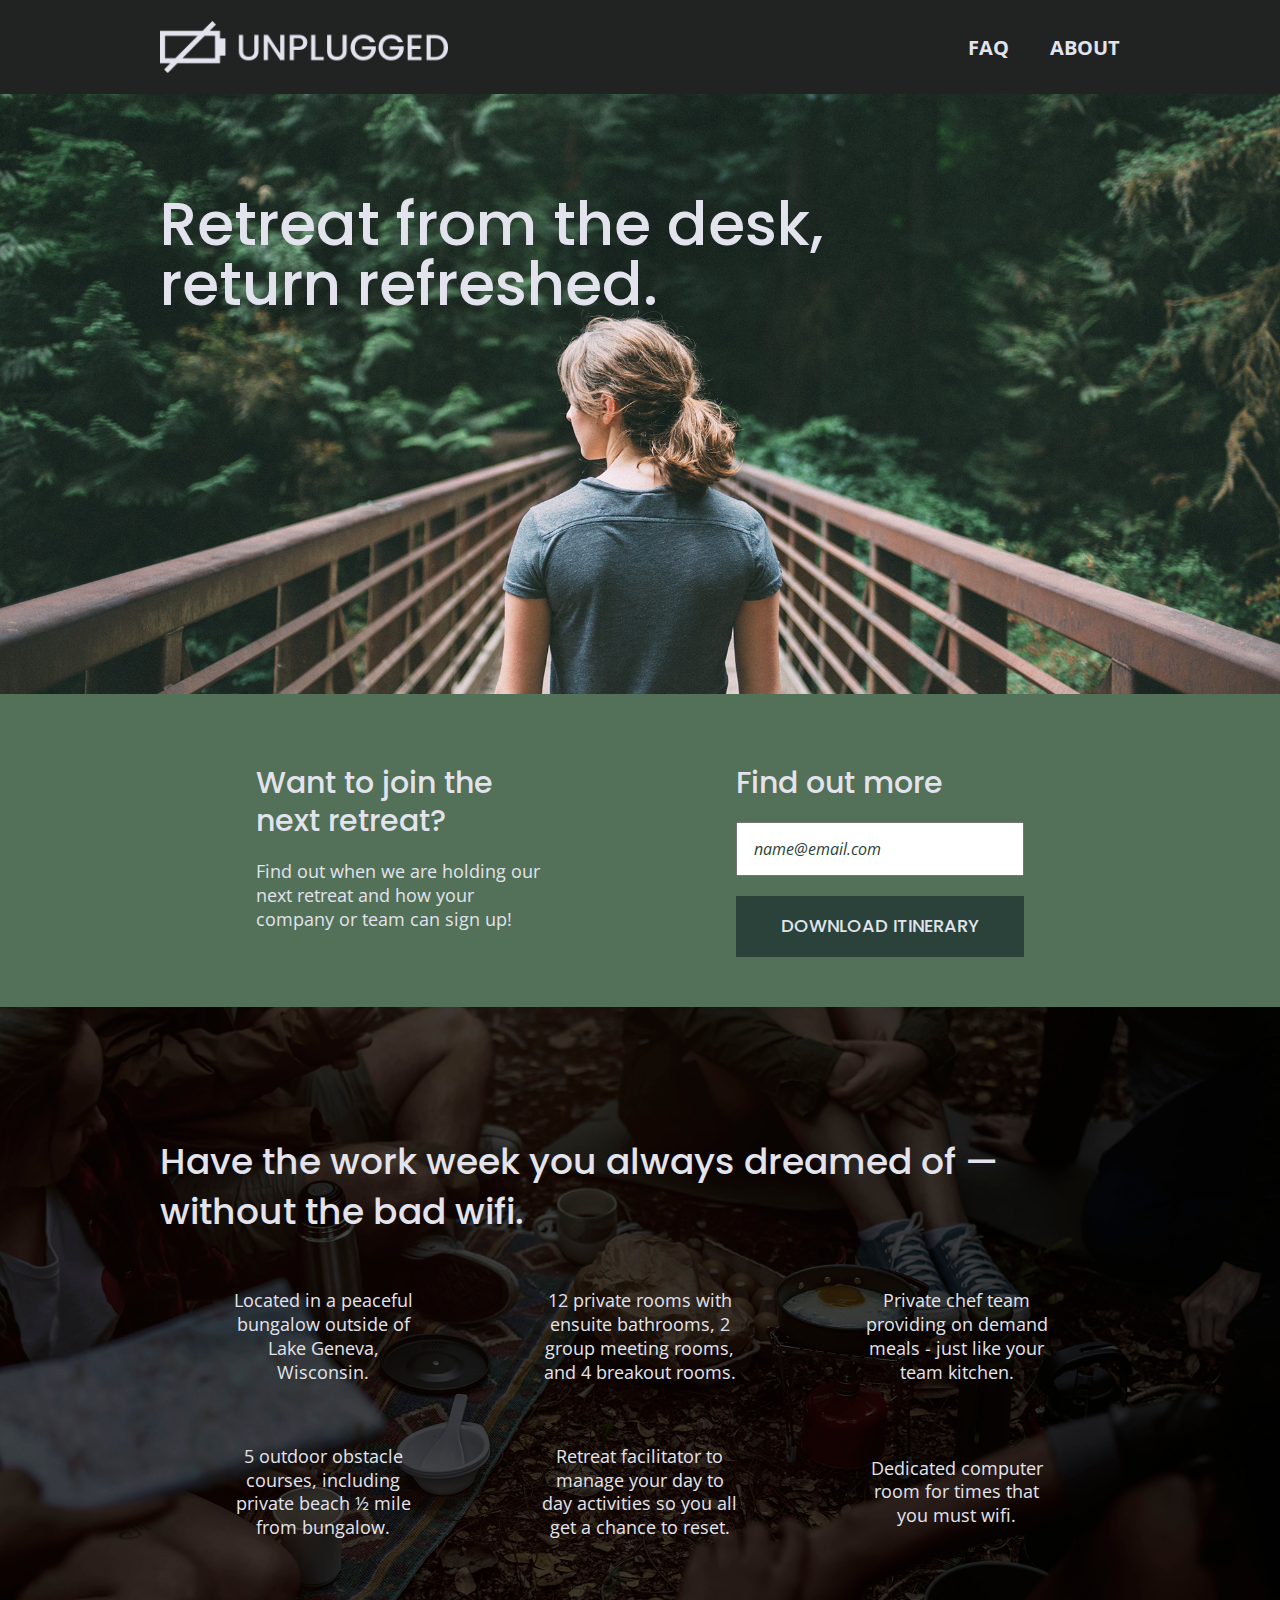
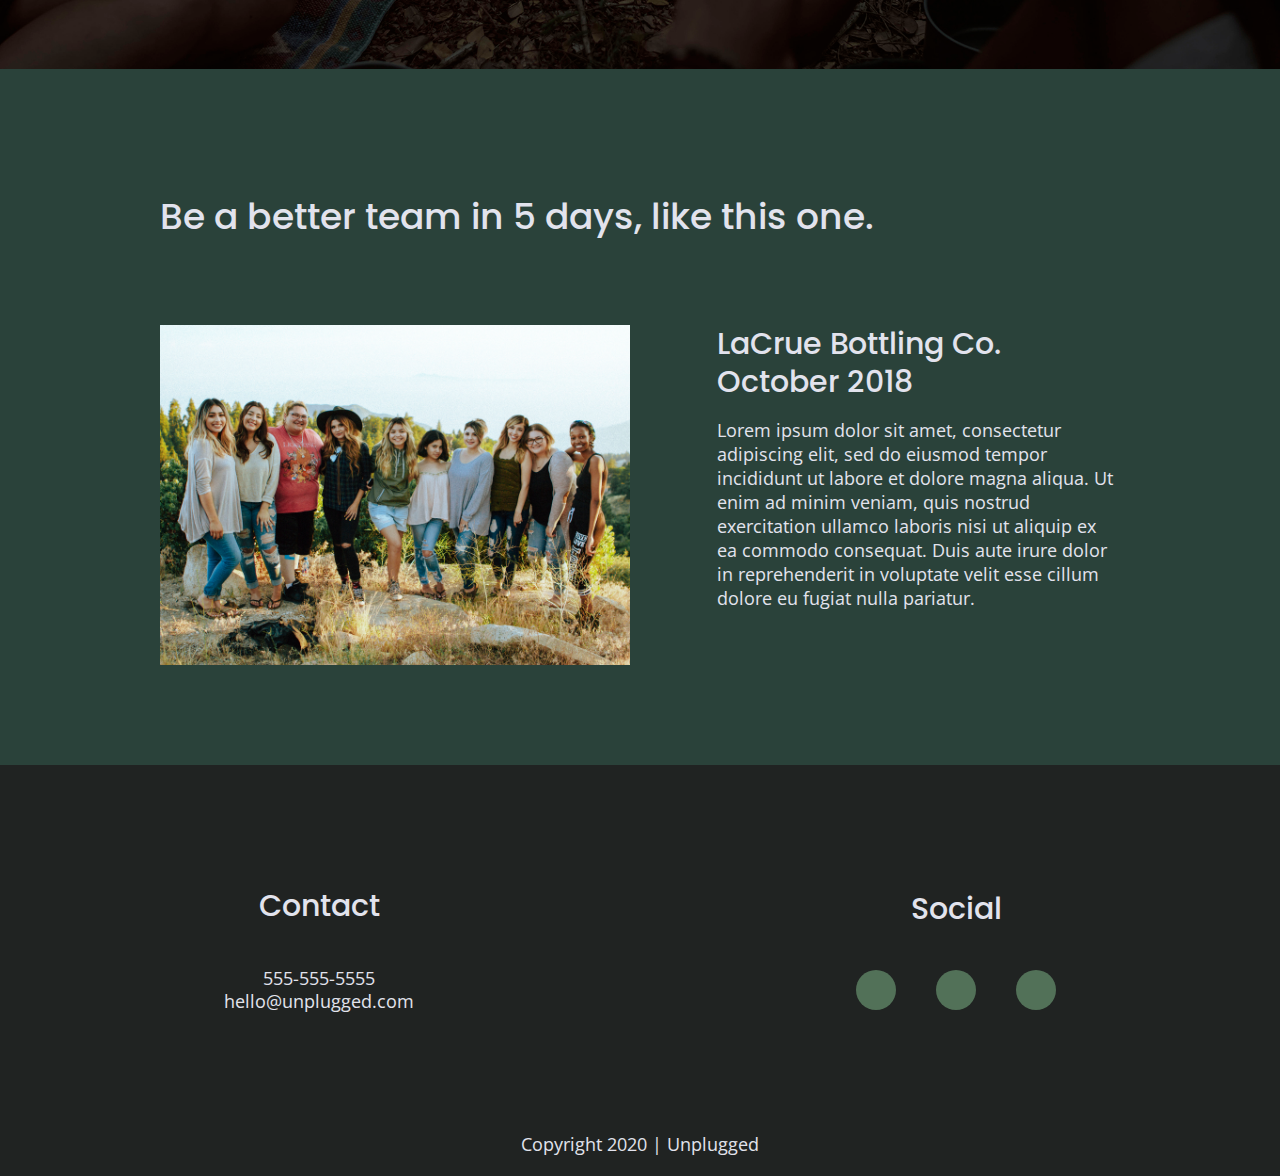
==== commit 264b31a6: "Added social media icons" ====
--- a/index.html
+++ b/index.html
@@ -140,7 +140,7 @@
         </article>
       </div>
     </section>
-    
+
   </main> <!-- main wrapper ends -->
 
   <footer>
@@ -156,12 +156,16 @@
       <div class="social">
         <h4>Social</h4>
         <div class="social-icons">
-          <p><a href="https://www.facebook.com/Skillcrush/" target="_blank"></a></p>
-          <p><a href="https://twitter.com/Skillcrush" target="_blank"></a></p>
-          <p><a href="https://www.instagram.com/skillcrush/" target="_blank"></a></p>
-          <!-- other social links here -->
+          <p>
+            <a href="https://www.facebook.com/Skillcrush/" target="_blank"><i class="fab fa-facebook-f"></i></a>
+          </p>
+          <p>
+            <a href="https://twitter.com/Skillcrush" target="_blank"><i class="fab fa-twitter"></i></a>
+          </p>
+          <p>
+            <a href="https://www.instagram.com/skillcrush/" target="_blank"><i class="fab fa-instagram"></i></a>
+          </p>
         </div>
-
       </div>
 
     </div><!-- footer content ends -->
--- a/css/main.css
+++ b/css/main.css
@@ -241,9 +241,17 @@
 }
 
 footer .social-icons p {
-  display: flex;
-  justify-content: center;
-  align-items: center;
+  background-color: #527158;
+  border-radius: 50%;
+  width: 40px;
+  height: 40px;
+  display: flex;
+  justify-content: center;
+  align-items: center;
+}
+
+footer .social-icons p i {
+  font-size: 1.3125em;
 }
 
 footer .copyright {
@@ -653,6 +661,11 @@
     line-height: 1.285;
 }
 
+footer .social-icons {
+  width: 12.5em;
+  justify-content: space-between;
+}
+
 footer .copyright {
   width:100%;
 }
